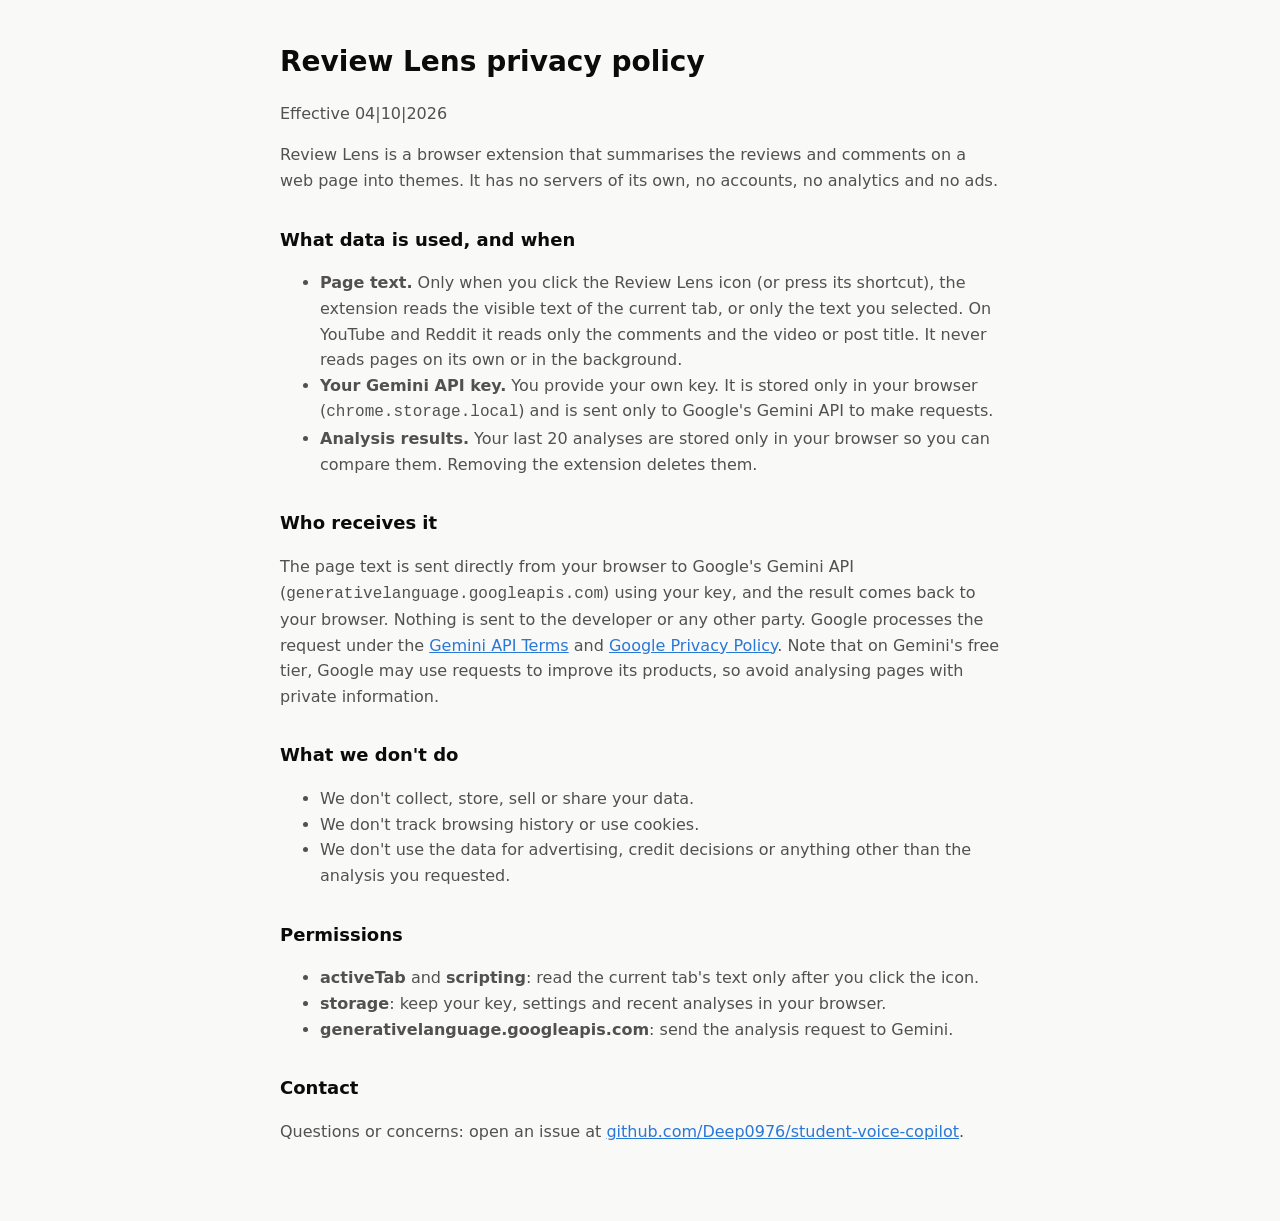
==== docs/privacy.html @ 8574d3cf "Prepare Review Lens for Chrome Web Store: icons, privacy policy, listing, screenshots, safe build Co" ====
<!doctype html>
<html lang="en">
<head>
<meta charset="utf-8">
<meta name="viewport" content="width=device-width, initial-scale=1">
<title>Review Lens Privacy</title>
<style>
:root { color-scheme: light; --page: #f9f9f7; --ink: #0b0b0b; --ink-2: #52514e; --accent: #2a78d6; }
@media (prefers-color-scheme: dark) { :root:not([data-theme="light"]) { color-scheme: dark; --page: #0d0d0d; --ink: #fff; --ink-2: #c3c2b7; --accent: #3987e5; } }
:root[data-theme="dark"] { color-scheme: dark; --page: #0d0d0d; --ink: #fff; --ink-2: #c3c2b7; --accent: #3987e5; }
body { margin: 0; background: var(--page); color: var(--ink); font: 16px/1.6 system-ui, -apple-system, "Segoe UI", sans-serif; }
main { max-width: 720px; margin: 0 auto; padding: 40px 16px 64px; }
h1 { font-size: 28px; margin: 0 0 4px; }
h2 { font-size: 18px; margin: 32px 0 8px; }
p, li { color: var(--ink-2); }
a { color: var(--accent); }
</style>
</head>
<body>
<main>
  <h1>Review Lens privacy policy</h1>
  <p>Effective 04|10|2026</p>

  <p>Review Lens is a browser extension that summarises the reviews and comments on a web page into themes.
  It has no servers of its own, no accounts, no analytics and no ads.</p>

  <h2>What data is used, and when</h2>
  <ul>
    <li><b>Page text.</b> Only when you click the Review Lens icon (or press its shortcut), the extension reads the
    visible text of the current tab, or only the text you selected. On YouTube and Reddit it reads only the comments
    and the video or post title. It never reads pages on its own or in the background.</li>
    <li><b>Your Gemini API key.</b> You provide your own key. It is stored only in your browser
    (<code>chrome.storage.local</code>) and is sent only to Google's Gemini API to make requests.</li>
    <li><b>Analysis results.</b> Your last 20 analyses are stored only in your browser so you can compare them.
    Removing the extension deletes them.</li>
  </ul>

  <h2>Who receives it</h2>
  <p>The page text is sent directly from your browser to Google's Gemini API
  (<code>generativelanguage.googleapis.com</code>) using your key, and the result comes back to your browser.
  Nothing is sent to the developer or any other party. Google processes the request under the
  <a href="https://ai.google.dev/gemini-api/terms">Gemini API Terms</a> and
  <a href="https://policies.google.com/privacy">Google Privacy Policy</a>. Note that on Gemini's free tier,
  Google may use requests to improve its products, so avoid analysing pages with private information.</p>

  <h2>What we don't do</h2>
  <ul>
    <li>We don't collect, store, sell or share your data.</li>
    <li>We don't track browsing history or use cookies.</li>
    <li>We don't use the data for advertising, credit decisions or anything other than the analysis you requested.</li>
  </ul>

  <h2>Permissions</h2>
  <ul>
    <li><b>activeTab</b> and <b>scripting</b>: read the current tab's text only after you click the icon.</li>
    <li><b>storage</b>: keep your key, settings and recent analyses in your browser.</li>
    <li><b>generativelanguage.googleapis.com</b>: send the analysis request to Gemini.</li>
  </ul>

  <h2>Contact</h2>
  <p>Questions or concerns: open an issue at
  <a href="https://github.com/Deep0976/student-voice-copilot/issues">github.com/Deep0976/student-voice-copilot</a>.</p>
</main>
</body>
</html>
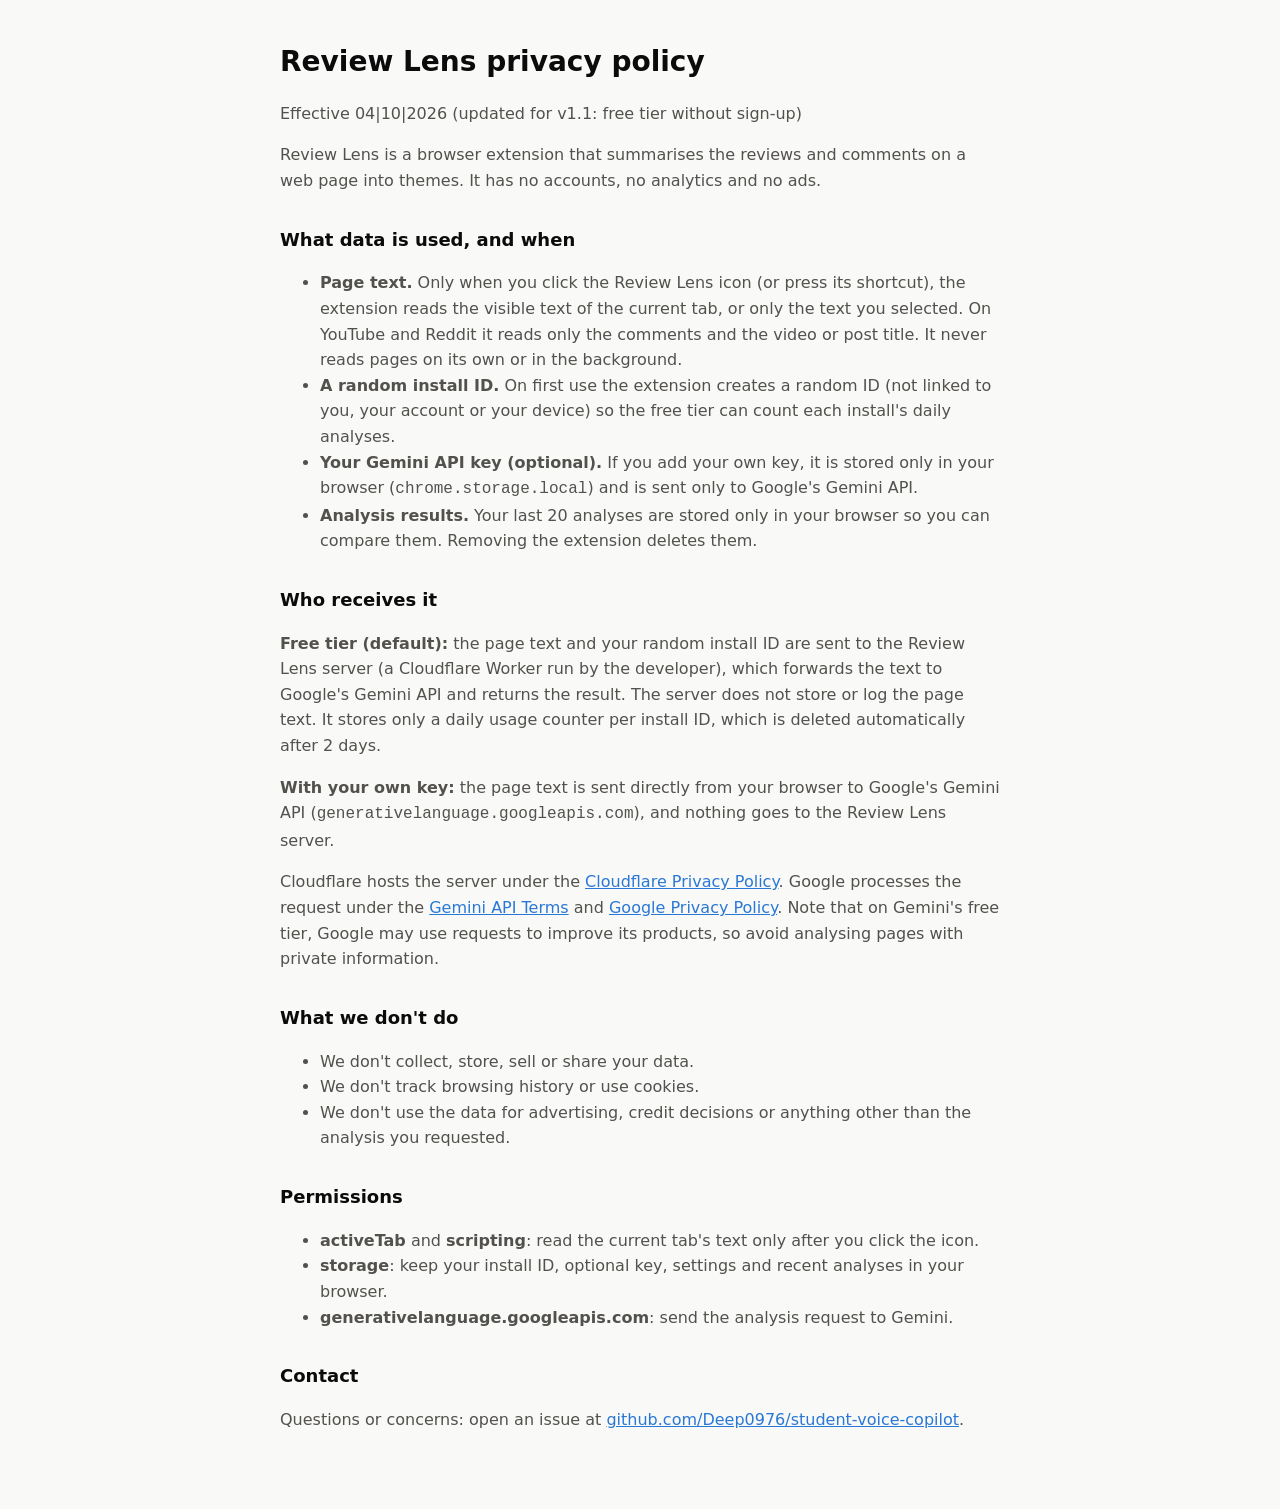
==== commit 3e46c693: "Review Lens v1.1: free hosted tier via Cloudflare Worker (no sign-up), own key optional Co-Authored-" ====
--- a/docs/privacy.html
+++ b/docs/privacy.html
@@ -19,26 +19,32 @@
 <body>
 <main>
   <h1>Review Lens privacy policy</h1>
-  <p>Effective 04|10|2026</p>
+  <p>Effective 04|10|2026 (updated for v1.1: free tier without sign-up)</p>
 
   <p>Review Lens is a browser extension that summarises the reviews and comments on a web page into themes.
-  It has no servers of its own, no accounts, no analytics and no ads.</p>
+  It has no accounts, no analytics and no ads.</p>
 
   <h2>What data is used, and when</h2>
   <ul>
     <li><b>Page text.</b> Only when you click the Review Lens icon (or press its shortcut), the extension reads the
     visible text of the current tab, or only the text you selected. On YouTube and Reddit it reads only the comments
     and the video or post title. It never reads pages on its own or in the background.</li>
-    <li><b>Your Gemini API key.</b> You provide your own key. It is stored only in your browser
-    (<code>chrome.storage.local</code>) and is sent only to Google's Gemini API to make requests.</li>
+    <li><b>A random install ID.</b> On first use the extension creates a random ID (not linked to you, your
+    account or your device) so the free tier can count each install's daily analyses.</li>
+    <li><b>Your Gemini API key (optional).</b> If you add your own key, it is stored only in your browser
+    (<code>chrome.storage.local</code>) and is sent only to Google's Gemini API.</li>
     <li><b>Analysis results.</b> Your last 20 analyses are stored only in your browser so you can compare them.
     Removing the extension deletes them.</li>
   </ul>
 
   <h2>Who receives it</h2>
-  <p>The page text is sent directly from your browser to Google's Gemini API
-  (<code>generativelanguage.googleapis.com</code>) using your key, and the result comes back to your browser.
-  Nothing is sent to the developer or any other party. Google processes the request under the
+  <p><b>Free tier (default):</b> the page text and your random install ID are sent to the Review Lens server
+  (a Cloudflare Worker run by the developer), which forwards the text to Google's Gemini API and returns the result.
+  The server does not store or log the page text. It stores only a daily usage counter per install ID, which is
+  deleted automatically after 2 days.</p>
+  <p><b>With your own key:</b> the page text is sent directly from your browser to Google's Gemini API
+  (<code>generativelanguage.googleapis.com</code>), and nothing goes to the Review Lens server.</p>
+  <p>Cloudflare hosts the server under the <a href="https://www.cloudflare.com/privacypolicy/">Cloudflare Privacy Policy</a>. Google processes the request under the
   <a href="https://ai.google.dev/gemini-api/terms">Gemini API Terms</a> and
   <a href="https://policies.google.com/privacy">Google Privacy Policy</a>. Note that on Gemini's free tier,
   Google may use requests to improve its products, so avoid analysing pages with private information.</p>
@@ -53,7 +59,7 @@
   <h2>Permissions</h2>
   <ul>
     <li><b>activeTab</b> and <b>scripting</b>: read the current tab's text only after you click the icon.</li>
-    <li><b>storage</b>: keep your key, settings and recent analyses in your browser.</li>
+    <li><b>storage</b>: keep your install ID, optional key, settings and recent analyses in your browser.</li>
     <li><b>generativelanguage.googleapis.com</b>: send the analysis request to Gemini.</li>
   </ul>
 
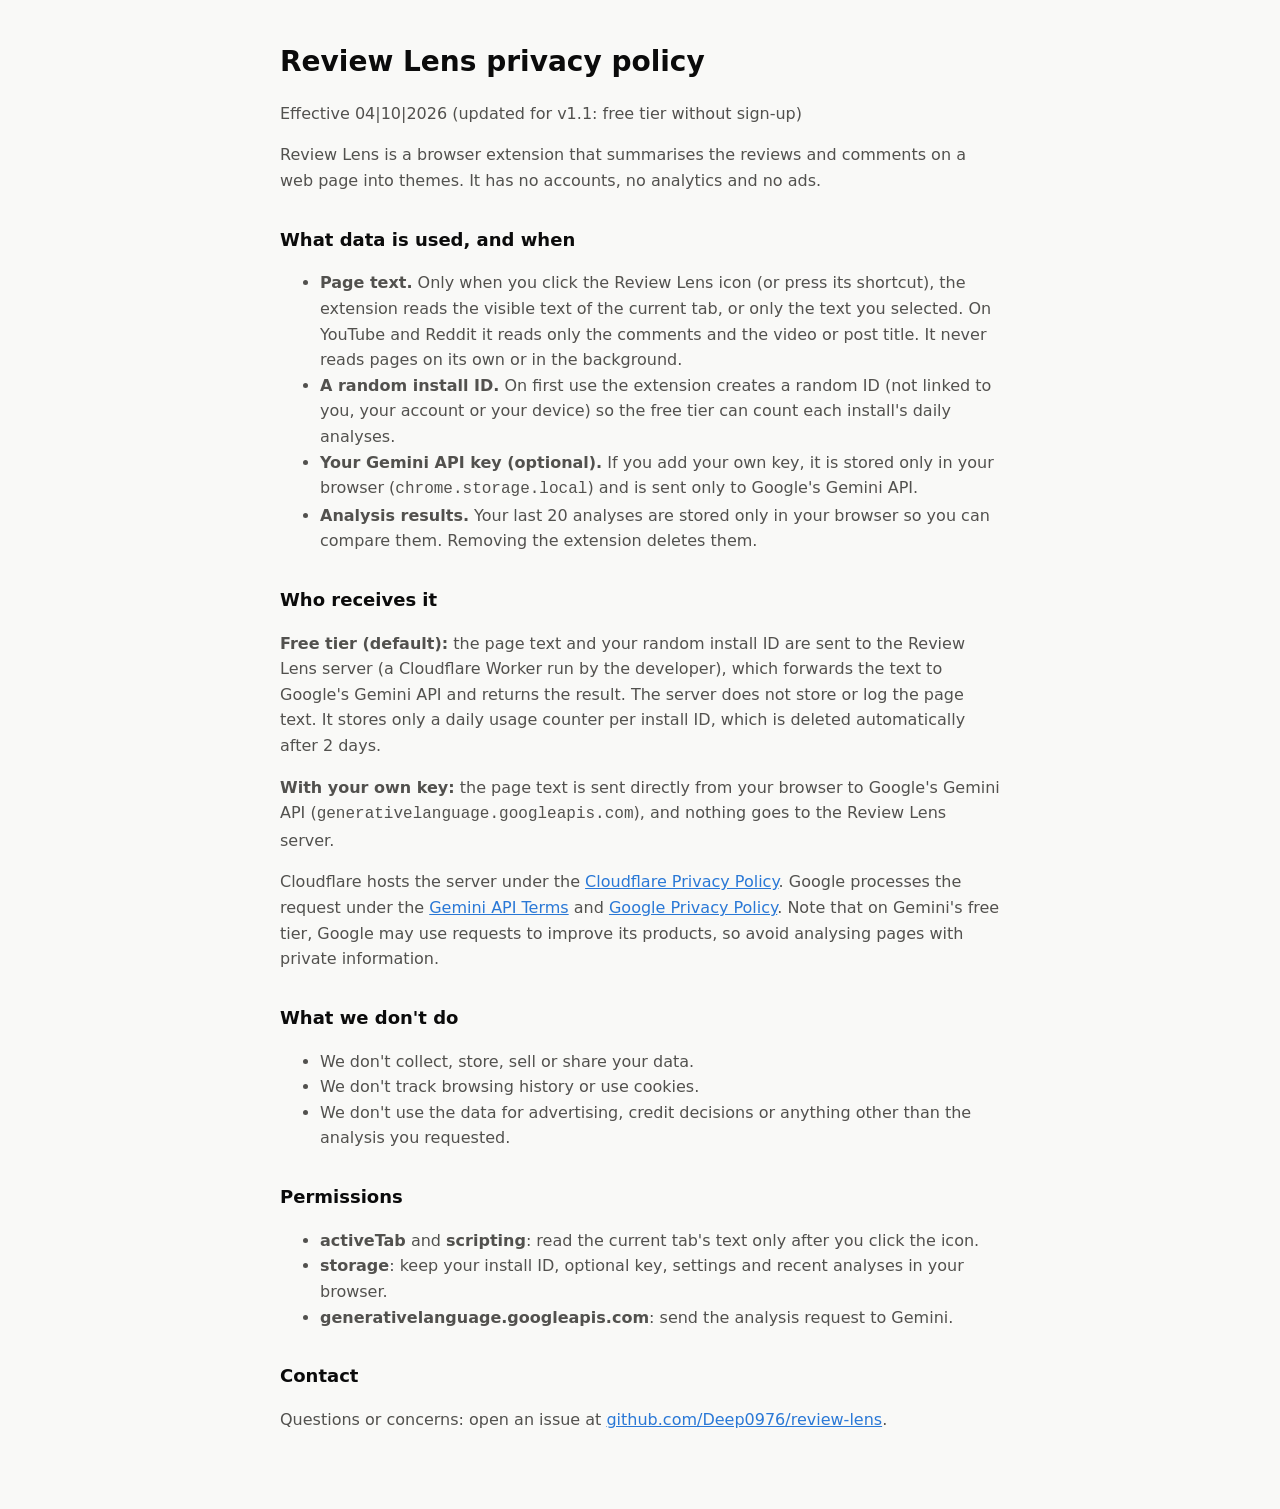
==== commit 4995aba7: "Repo renamed to review-lens: update homepage, privacy and support links; v1.2.3 Co-Authored-By: Clau" ====
--- a/docs/privacy.html
+++ b/docs/privacy.html
@@ -65,7 +65,7 @@
 
   <h2>Contact</h2>
   <p>Questions or concerns: open an issue at
-  <a href="https://github.com/Deep0976/student-voice-copilot/issues">github.com/Deep0976/student-voice-copilot</a>.</p>
+  <a href="https://github.com/Deep0976/review-lens/issues">github.com/Deep0976/review-lens</a>.</p>
 </main>
 </body>
 </html>
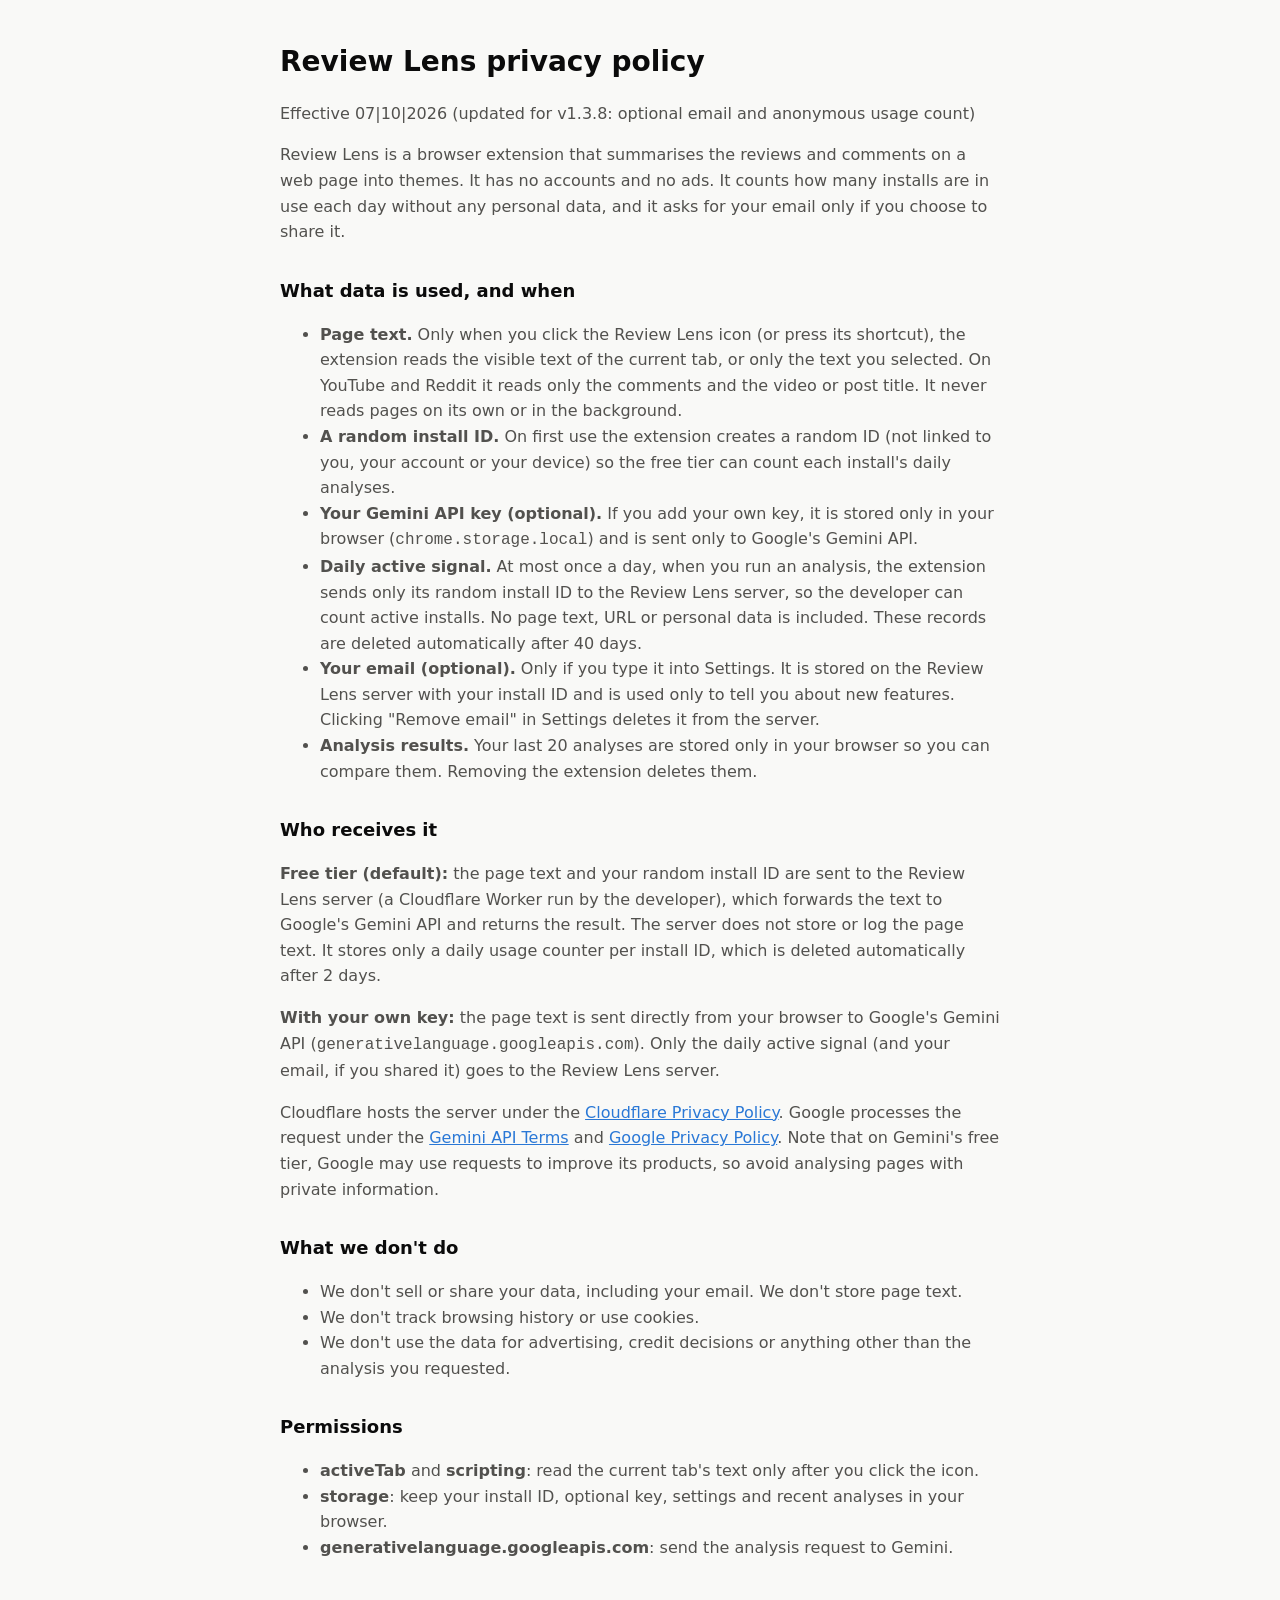
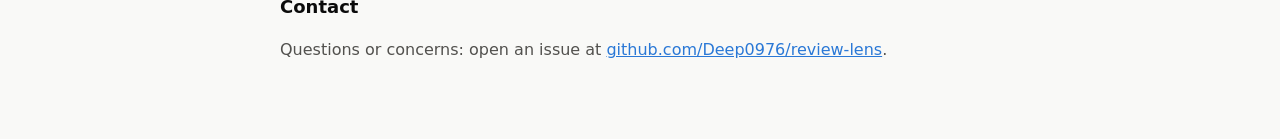
==== commit c467350f: "Optional email in Settings, anonymous daily active count, owner stats page Co-Authored-By: Claude Op" ====
--- a/docs/privacy.html
+++ b/docs/privacy.html
@@ -19,10 +19,11 @@
 <body>
 <main>
   <h1>Review Lens privacy policy</h1>
-  <p>Effective 04|10|2026 (updated for v1.1: free tier without sign-up)</p>
+  <p>Effective 07|10|2026 (updated for v1.3.8: optional email and anonymous usage count)</p>
 
   <p>Review Lens is a browser extension that summarises the reviews and comments on a web page into themes.
-  It has no accounts, no analytics and no ads.</p>
+  It has no accounts and no ads. It counts how many installs are in use each day without any personal data,
+  and it asks for your email only if you choose to share it.</p>
 
   <h2>What data is used, and when</h2>
   <ul>
@@ -33,6 +34,12 @@
     account or your device) so the free tier can count each install's daily analyses.</li>
     <li><b>Your Gemini API key (optional).</b> If you add your own key, it is stored only in your browser
     (<code>chrome.storage.local</code>) and is sent only to Google's Gemini API.</li>
+    <li><b>Daily active signal.</b> At most once a day, when you run an analysis, the extension sends only its
+    random install ID to the Review Lens server, so the developer can count active installs. No page text,
+    URL or personal data is included. These records are deleted automatically after 40 days.</li>
+    <li><b>Your email (optional).</b> Only if you type it into Settings. It is stored on the Review Lens server
+    with your install ID and is used only to tell you about new features. Clicking "Remove email" in Settings
+    deletes it from the server.</li>
     <li><b>Analysis results.</b> Your last 20 analyses are stored only in your browser so you can compare them.
     Removing the extension deletes them.</li>
   </ul>
@@ -43,7 +50,8 @@
   The server does not store or log the page text. It stores only a daily usage counter per install ID, which is
   deleted automatically after 2 days.</p>
   <p><b>With your own key:</b> the page text is sent directly from your browser to Google's Gemini API
-  (<code>generativelanguage.googleapis.com</code>), and nothing goes to the Review Lens server.</p>
+  (<code>generativelanguage.googleapis.com</code>). Only the daily active signal (and your email, if you shared it)
+  goes to the Review Lens server.</p>
   <p>Cloudflare hosts the server under the <a href="https://www.cloudflare.com/privacypolicy/">Cloudflare Privacy Policy</a>. Google processes the request under the
   <a href="https://ai.google.dev/gemini-api/terms">Gemini API Terms</a> and
   <a href="https://policies.google.com/privacy">Google Privacy Policy</a>. Note that on Gemini's free tier,
@@ -51,7 +59,7 @@
 
   <h2>What we don't do</h2>
   <ul>
-    <li>We don't collect, store, sell or share your data.</li>
+    <li>We don't sell or share your data, including your email. We don't store page text.</li>
     <li>We don't track browsing history or use cookies.</li>
     <li>We don't use the data for advertising, credit decisions or anything other than the analysis you requested.</li>
   </ul>
